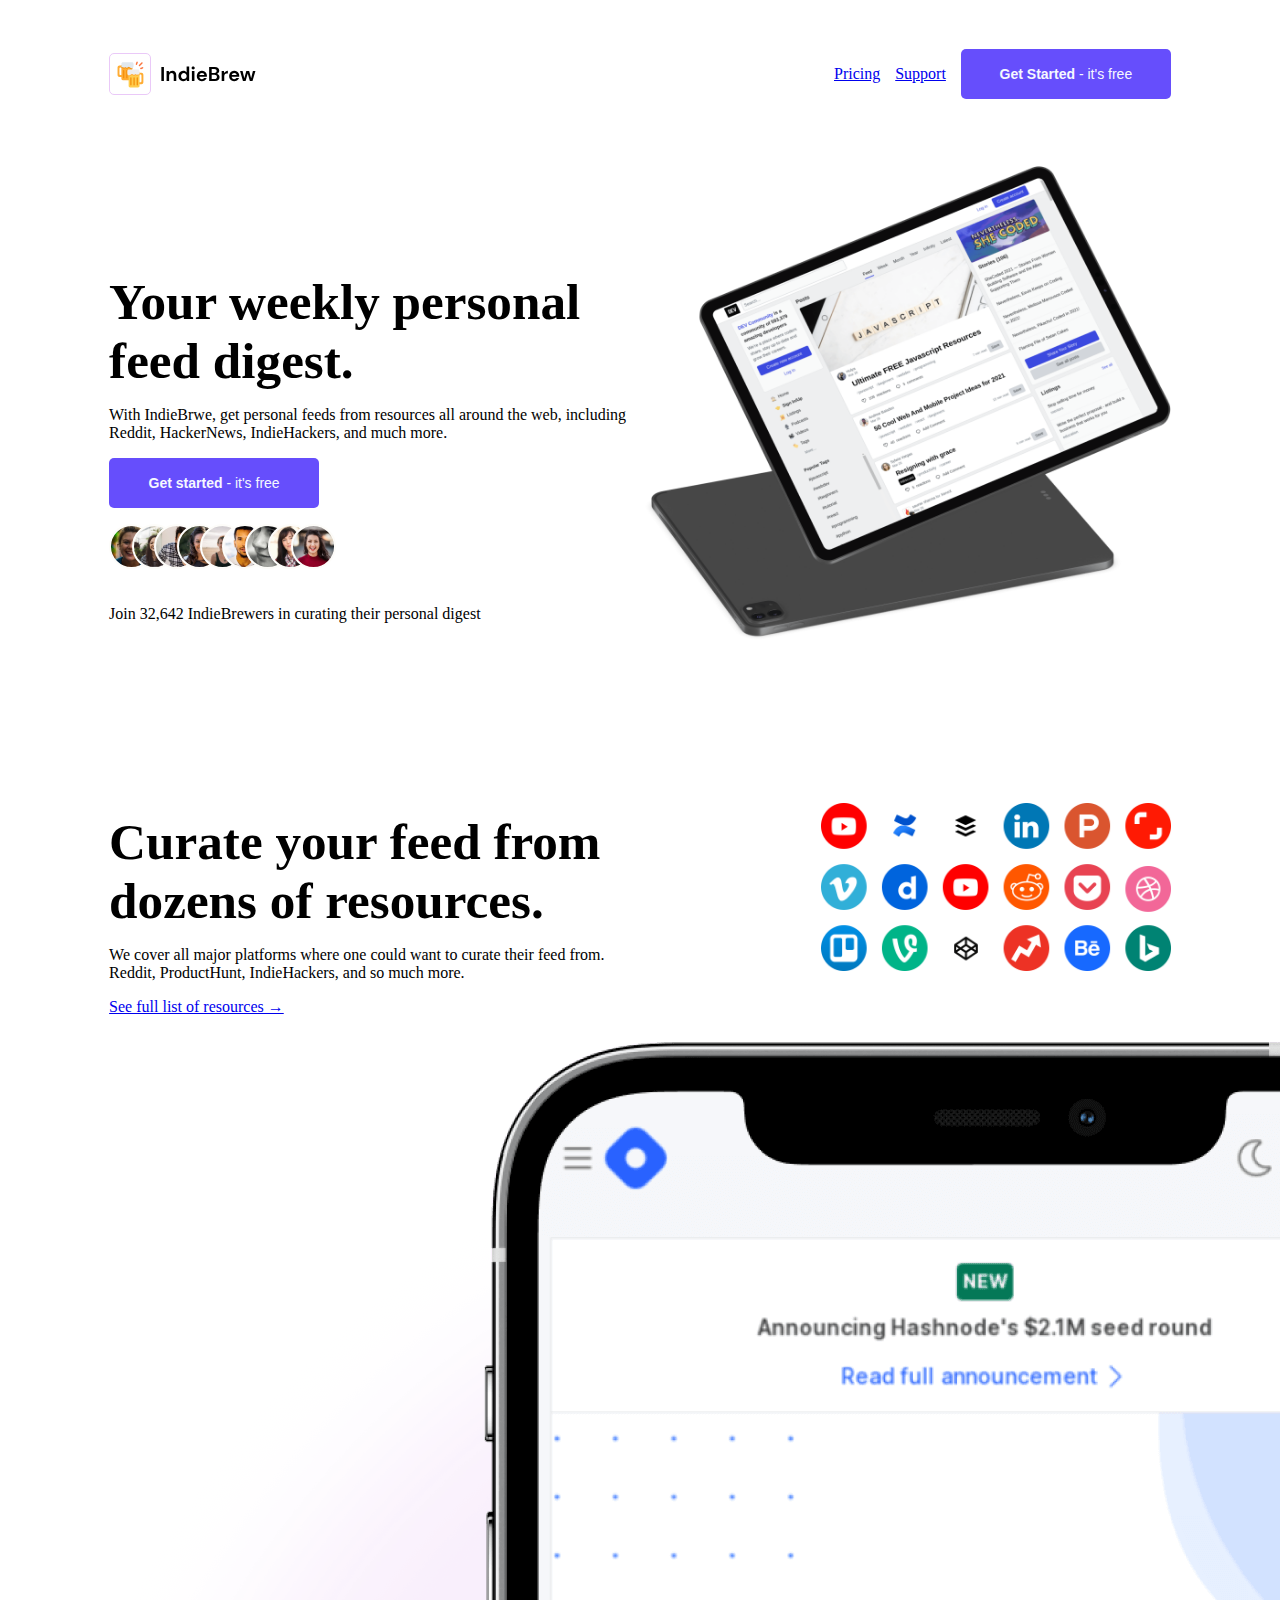
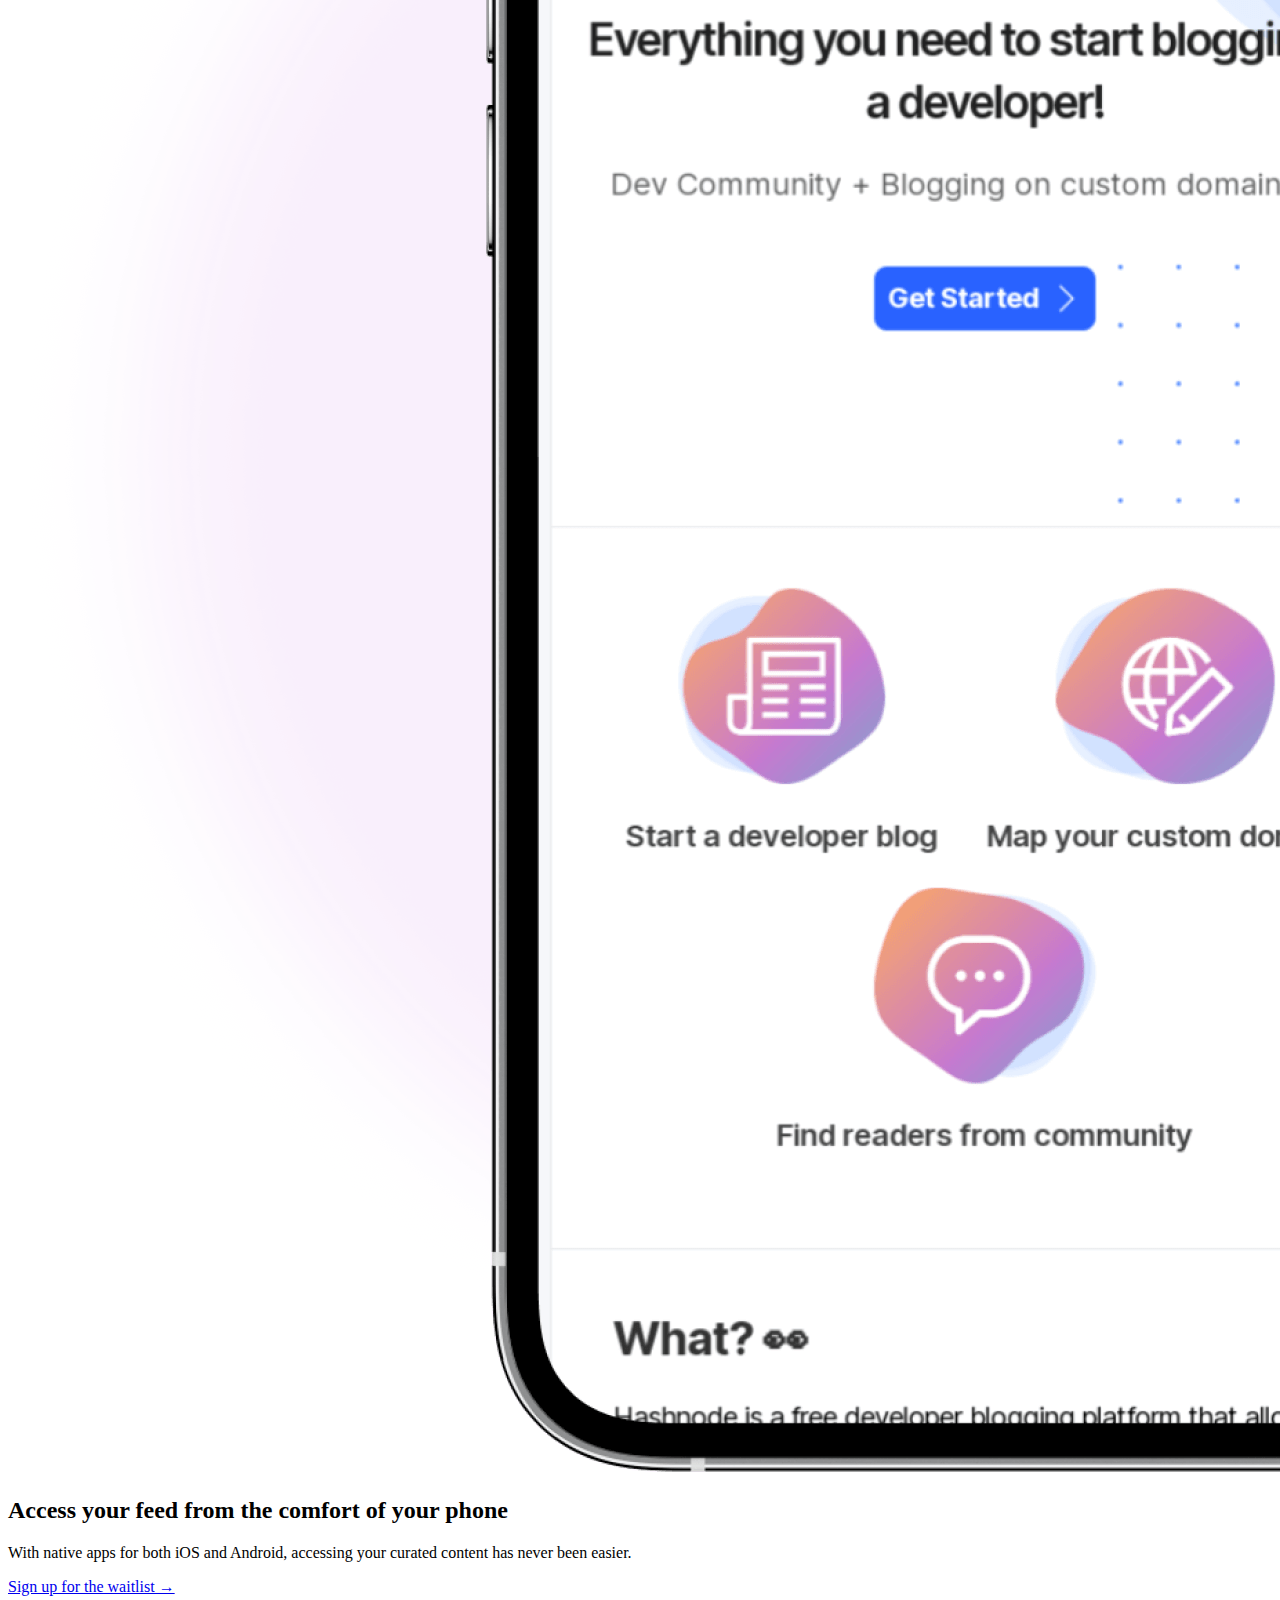
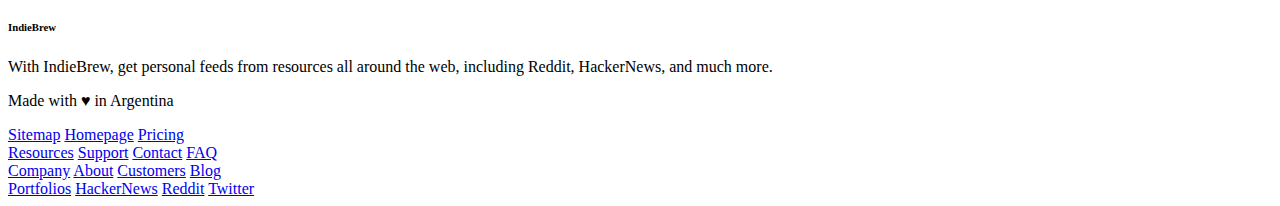
==== index.html @ a69d01e0 "html structure" ====
<!DOCTYPE html>
<html lang="en">
<head>
    <meta charset="UTF-8">
    <meta http-equiv="X-UA-Compatible" content="IE=edge">
    <meta name="viewport" content="width=device-width, initial-scale=1.0">
    <link rel="stylesheet" href="style.css">
    <title>IndieBrew</title>
</head>

<body>
<!-- header section -->
    <header>
        <img src="Assets/Logo.svg" alt="logo">
        <nav>    
            <ul>
                <li><a href="#">Pricing</a></li>
                <li><a href="#">Support</a></li>
                <li><button><strong>Get Started</strong> - it's free</button></li>
            </ul>
        </nav>
    </header>
<!-- hero section -->
    <section class="hero-section">
        <div class="hero-text">
            <h1>Your weekly personal feed digest.</h1>
            <p>With IndieBrwe, get personal feeds from resources all around the web, including Reddit, HackerNews, IndieHackers, and much more.</p>
            <button><strong>Get started</strong> - it's free</button>
            <p><img src="Assets/User Avatars.svg" alt="user avatars"></p>
            <p>Join 32,642 IndieBrewers in curating their personal digest</p>
        </div>
        <div class="hero-image">
            <img src="Assets/Feed Mockup.png" alt="feed example">
        </div>
    </section>
<!-- resource section -->
    <section class="resource-section">
        <div class="resource-text">
            <h2>Curate your feed from dozens of resources.</h2>
            <p>We cover all major platforms where one could want to curate their feed from. Reddit, ProductHunt, IndieHackers, and so much more.</p>
            <a href="#">See full list of resources &#8594</a>
        </div>
        <div class="resource-image">
            <img src="Assets/Social Media Icons.png" alt="social-media-icons">
        </div>
        
    </section>
<!-- phone section -->
    <section class="phone-section">
        <div>
            <img src="Assets/Phone Mockup.png" alt="phone">
        </div>
        <div>
            <h2>Access your feed from the comfort of your phone</h2>
            <p>With native apps for both iOS and Android, accessing your curated content has never been easier.</p>
            <a href="#">Sign up for the waitlist &#8594</a>
        </div>
    </section>

        <footer>
            <div>
                <h6>IndieBrew</h6>
                <p>With IndieBrew, get personal feeds from resources all around the web, including Reddit, HackerNews, and much more.</p>
                <p>Made with &#9829 in Argentina</p>
            </div>

            <div class="footer-section">
                
                <div class="sitemap footer">
                  <a href="#" class="footer-header">Sitemap</a>
                  <a href="#">Homepage</a>
                  <a href="#">Pricing</a>
                </div>
                <div class="resources footer">
                  <a href="#" class="footer-header">Resources</a>
                  <a href="#">Support</a>
                  <a href="#">Contact</a>
                  <a href="#">FAQ</a>
                </div>
        
                <div class="company footer">
                  <a href="#" class="footer-header">Company</a>
                  <a href="#">About</a>
                  <a href="#">Customers</a>
                  <a href="#">Blog</a>
                </div>
                <div class="portfolios footer">
                  <a href="#" class="footer-header">Portfolios</a>
                  <a href="#">HackerNews</a>
                  <a href="#">Reddit</a>
                  <a href="#">Twitter</a>
                </div>
            
            </div>
        </footer>
</body>
</html>
---- style.css ----
/* header section */

header {
    padding: 2% 8%;
    display: flex;
    justify-content: space-between;
}

nav ul {
    display: flex;
    align-items: center;
    list-style: none;
}

nav ul li {
    margin-left: 15px;
}

button {
    font-size: 14px;
    border: 0;
    border-radius: 5px;
    transition: .25s;
    cursor: pointer;
    width: 210px;
    height: 50px;
    background-color: #664efc;
    color: #f5f8ff;
}

/* header section ends */

/* hero section */

.hero-section {
    padding: 2% 8%;
    display: flex;
}

.hero-text {
    margin-top: 8vh;
    width: 50%;
    display: flex;
    flex-direction: column;
}

.hero-text h1 {
    font-size: 4vmax;
    margin-bottom: 0;
}

.hero-image {
    width: 50%;
}

.hero-image img {
    width: 100%;
}

/* hero section ends*/

/* resource section */
.resource-section {
    padding: 2% 8%;
    display: flex;
}

.resource-text {
    margin-top: 8vh;
    width: 50%;
    display: flex;
    flex-direction: column;
}

.resource-text h2 {
    font-size: 4vmax;
    margin-bottom: 0;
}

.resource-image {
    width: 35%;
    margin-left: 20%;
    padding-top: 10%;
}

.resource-image img {
    width: 100%;
    justify-content: center;
}
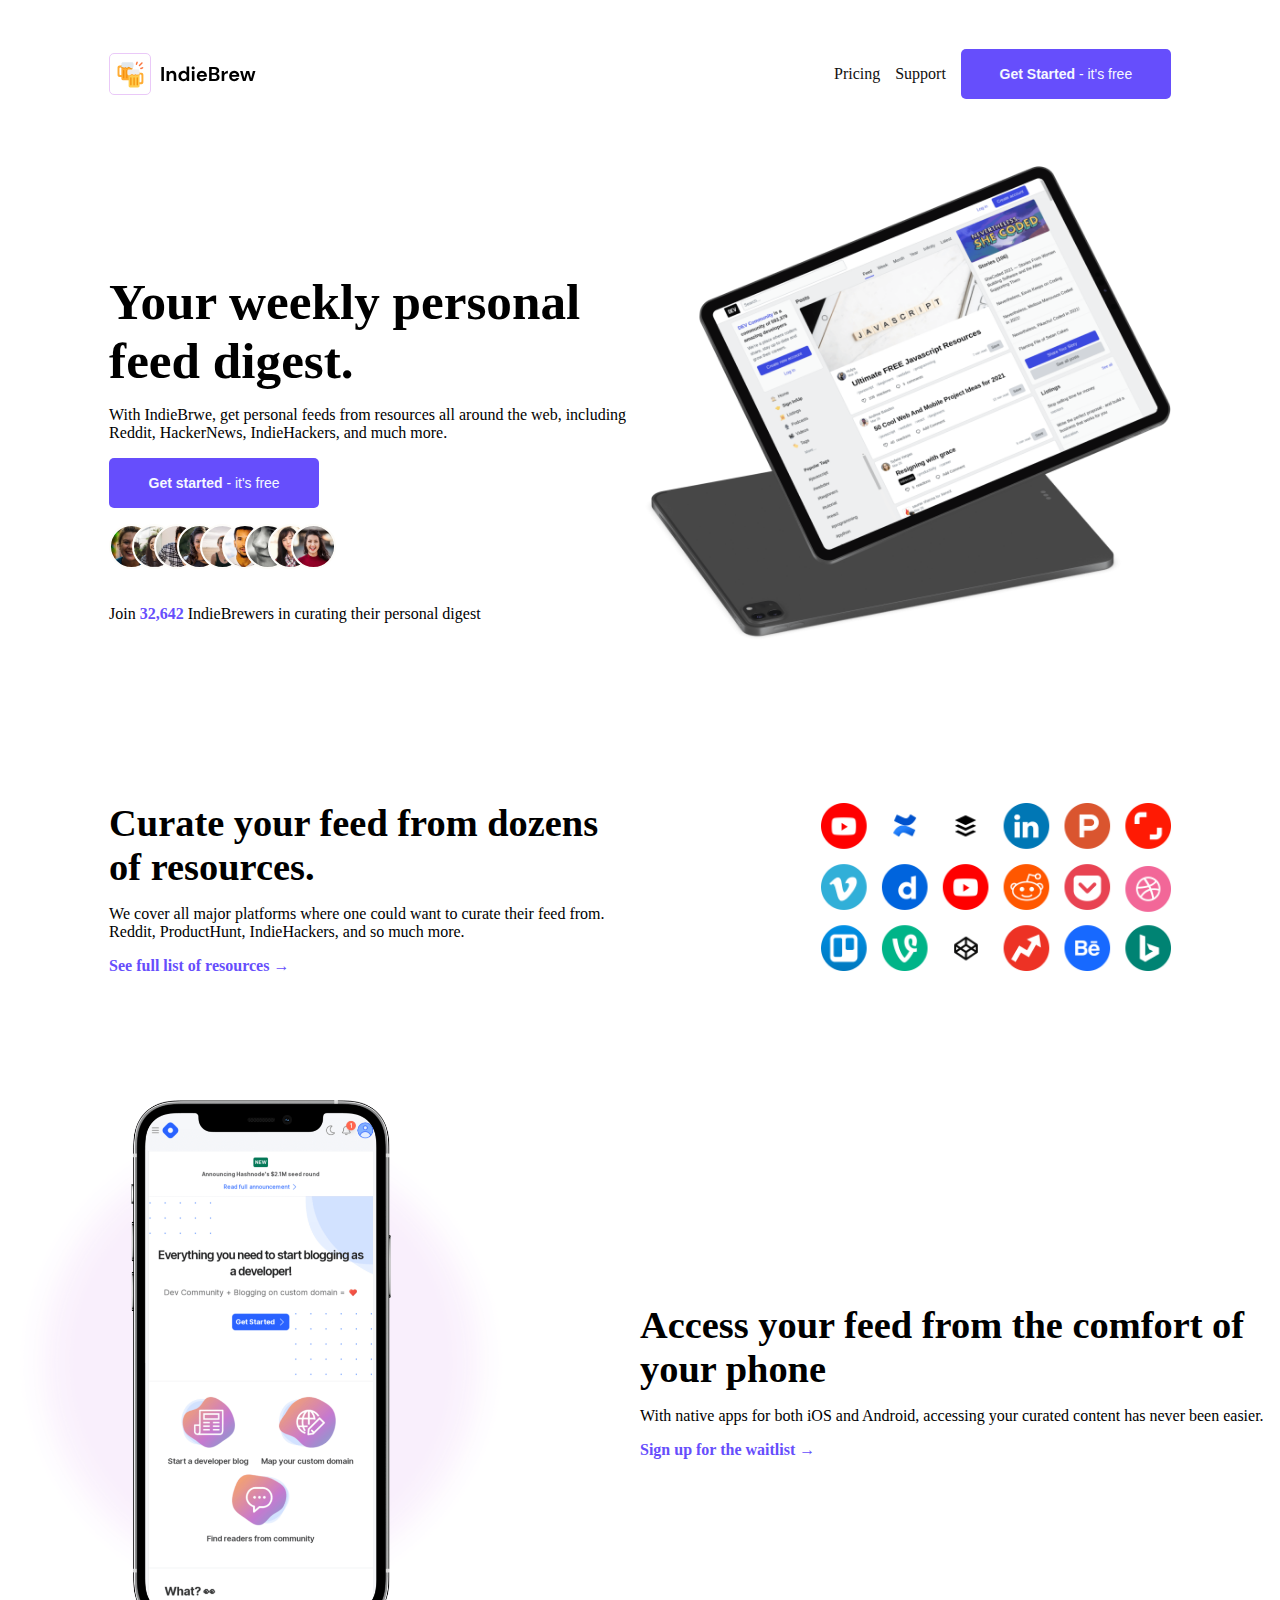
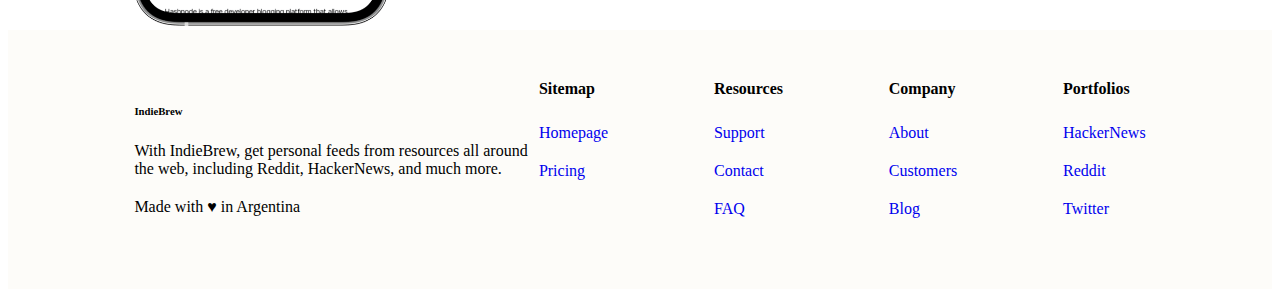
==== commit bd217043: "css improved" ====
--- a/index.html
+++ b/index.html
@@ -27,7 +27,7 @@
             <p>With IndieBrwe, get personal feeds from resources all around the web, including Reddit, HackerNews, IndieHackers, and much more.</p>
             <button><strong>Get started</strong> - it's free</button>
             <p><img src="Assets/User Avatars.svg" alt="user avatars"></p>
-            <p>Join 32,642 IndieBrewers in curating their personal digest</p>
+            <p>Join <span>32,642</span> IndieBrewers in curating their personal digest</p>
         </div>
         <div class="hero-image">
             <img src="Assets/Feed Mockup.png" alt="feed example">
@@ -47,10 +47,10 @@
     </section>
 <!-- phone section -->
     <section class="phone-section">
-        <div>
+        <div class="phone-mockup">
             <img src="Assets/Phone Mockup.png" alt="phone">
         </div>
-        <div>
+        <div class="phone-text">
             <h2>Access your feed from the comfort of your phone</h2>
             <p>With native apps for both iOS and Android, accessing your curated content has never been easier.</p>
             <a href="#">Sign up for the waitlist &#8594</a>
@@ -58,7 +58,7 @@
     </section>
 
         <footer>
-            <div>
+            <div class="description footer-links">
                 <h6>IndieBrew</h6>
                 <p>With IndieBrew, get personal feeds from resources all around the web, including Reddit, HackerNews, and much more.</p>
                 <p>Made with &#9829 in Argentina</p>
@@ -66,25 +66,25 @@
 
             <div class="footer-section">
                 
-                <div class="sitemap footer">
+                <div class="sitemap footer-links">
                   <a href="#" class="footer-header">Sitemap</a>
                   <a href="#">Homepage</a>
                   <a href="#">Pricing</a>
                 </div>
-                <div class="resources footer">
+                <div class="resources footer-links">
                   <a href="#" class="footer-header">Resources</a>
                   <a href="#">Support</a>
                   <a href="#">Contact</a>
                   <a href="#">FAQ</a>
                 </div>
         
-                <div class="company footer">
+                <div class="company footer-links">
                   <a href="#" class="footer-header">Company</a>
                   <a href="#">About</a>
                   <a href="#">Customers</a>
                   <a href="#">Blog</a>
                 </div>
-                <div class="portfolios footer">
+                <div class="portfolios footer-links">
                   <a href="#" class="footer-header">Portfolios</a>
                   <a href="#">HackerNews</a>
                   <a href="#">Reddit</a>
--- a/style.css
+++ b/style.css
@@ -15,6 +15,11 @@
 
 nav ul li {
     margin-left: 15px;
+}
+
+nav ul li a {
+    text-decoration: none;
+    color: #111010;
 }
 
 button {
@@ -50,6 +55,11 @@
     margin-bottom: 0;
 }
 
+.hero-text span {
+    color: #664efc;
+    font-weight: bold;
+}
+
 .hero-image {
     width: 50%;
 }
@@ -74,8 +84,14 @@
 }
 
 .resource-text h2 {
-    font-size: 4vmax;
+    font-size: 3vmax;
     margin-bottom: 0;
+}
+
+.resource-text a {
+    text-decoration: none;
+    font-weight: bold;
+    color: #664efc;
 }
 
 .resource-image {
@@ -89,3 +105,87 @@
     justify-content: center;
 }
 
+/* resource section ends */
+
+/* phone section */
+.phone-section {
+    margin-top: 100px;
+    justify-content: space-between;
+    display: flex;
+}
+
+.phone-mockup {
+    width: 50%;
+}
+
+.phone-mockup img {
+    width: 80%;
+}
+
+.phone-text {
+    margin: auto;
+    width: 50%;
+}
+
+.phone-text h2 {
+    font-size: 3vmax;
+    margin-bottom: 0;
+}
+
+.phone-text a {
+    text-decoration: none;
+    font-weight: bold;
+    color: #664efc;
+}
+
+/* phone section ends */
+
+/* footer */
+footer {
+    padding: 4% 10%;
+    display: flex;
+    justify-content: space-between;
+    background-color: #fdfcf9;
+}
+
+footer p, footer a {
+    margin-bottom: 20px;
+  }
+
+footer a {
+  text-decoration: none;
+}
+footer p {
+  margin-top: 0;
+}
+
+.description {
+    width: 400px;
+  }
+
+.footer-links {
+    display: flex;
+    flex-direction: column;
+  }
+
+.footer-header {
+  font-weight: bold;
+  opacity: 1;
+  margin-bottom: 26px;
+  color: #000000;
+}
+
+.footer-section {
+    display: flex;
+    justify-content: space-between;
+    width: 60%;
+  }
+
+.footer-description {
+    margin-bottom: auto;
+    text-align: left;
+}
+
+.footer-section {
+
+}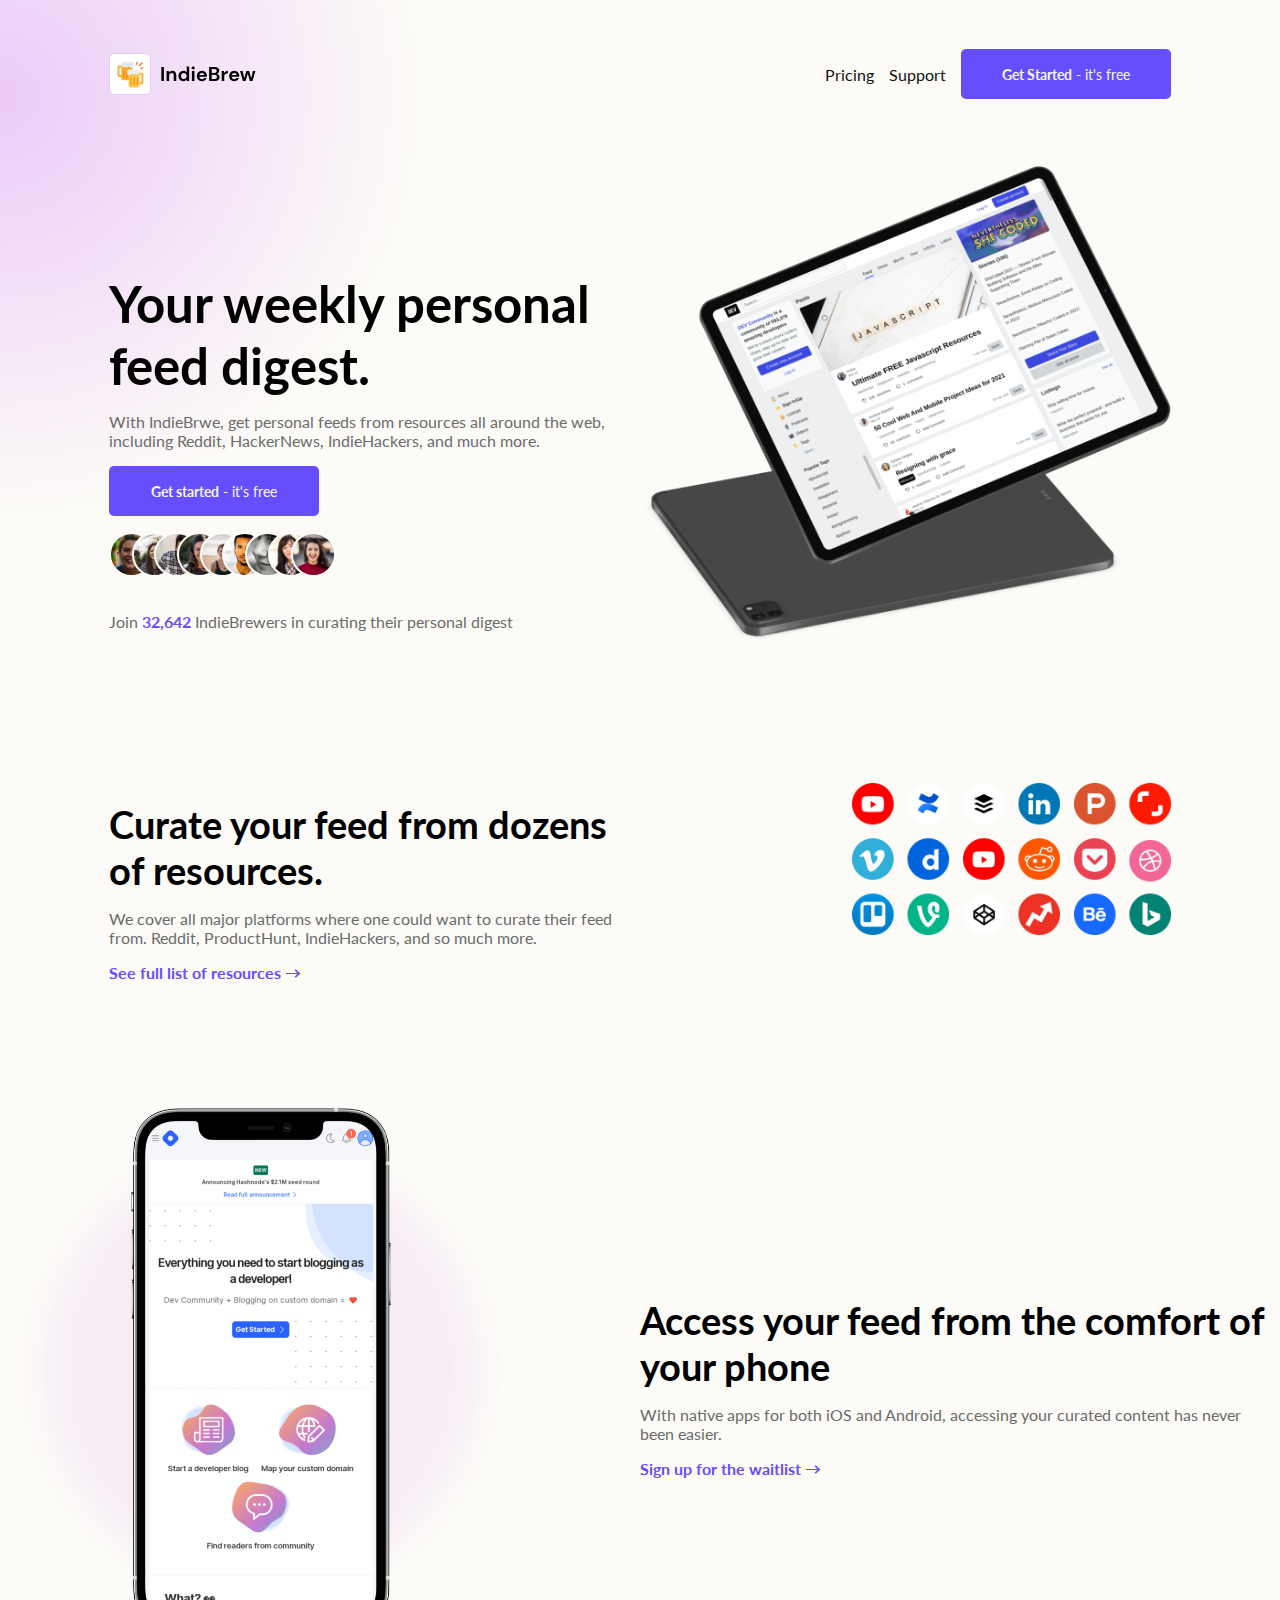
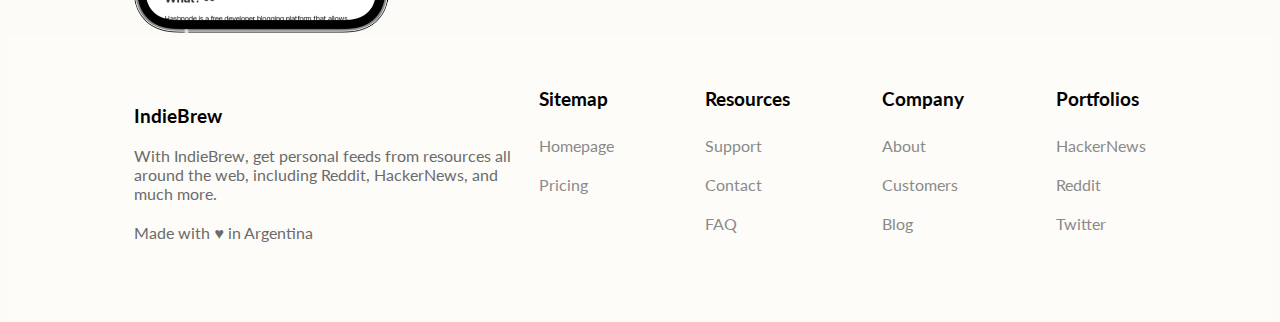
==== commit df2c0ce9: "landing page improved" ====
--- a/index.html
+++ b/index.html
@@ -59,7 +59,7 @@
 
         <footer>
             <div class="description footer-links">
-                <h6>IndieBrew</h6>
+                <h3>IndieBrew</h3>
                 <p>With IndieBrew, get personal feeds from resources all around the web, including Reddit, HackerNews, and much more.</p>
                 <p>Made with &#9829 in Argentina</p>
             </div>
@@ -67,25 +67,25 @@
             <div class="footer-section">
                 
                 <div class="sitemap footer-links">
-                  <a href="#" class="footer-header">Sitemap</a>
+                  <p class="footer-header">Sitemap</p>
                   <a href="#">Homepage</a>
                   <a href="#">Pricing</a>
                 </div>
                 <div class="resources footer-links">
-                  <a href="#" class="footer-header">Resources</a>
+                  <p class="footer-header">Resources</p>
                   <a href="#">Support</a>
                   <a href="#">Contact</a>
                   <a href="#">FAQ</a>
                 </div>
         
                 <div class="company footer-links">
-                  <a href="#" class="footer-header">Company</a>
+                  <p class="footer-header">Company</p>
                   <a href="#">About</a>
                   <a href="#">Customers</a>
                   <a href="#">Blog</a>
                 </div>
                 <div class="portfolios footer-links">
-                  <a href="#" class="footer-header">Portfolios</a>
+                  <p class="footer-header">Portfolios</p>
                   <a href="#">HackerNews</a>
                   <a href="#">Reddit</a>
                   <a href="#">Twitter</a>
--- a/style.css
+++ b/style.css
@@ -1,3 +1,18 @@
+@import url('https://fonts.googleapis.com/css2?family=Lato:wght@300;400&display=swap');
+
+/* global */
+* {
+    font-family: 'Lato', sans-serif;
+}
+
+body {
+    background: radial-gradient(circle at 0% 5%, #ebcaf7 0%, #fcfbf7 19%);
+}
+
+p {
+    color: #6b6b6b;
+}
+/* global ends */
 
 /* header section */
 
@@ -20,6 +35,15 @@
 nav ul li a {
     text-decoration: none;
     color: #111010;
+}
+
+a {
+    transition: .5s;
+}
+
+a:hover {
+    transition: .5s;
+    opacity: 0.7;
 }
 
 button {
@@ -95,9 +119,9 @@
 }
 
 .resource-image {
-    width: 35%;
+    width: 30%;
     margin-left: 20%;
-    padding-top: 10%;
+    padding-top: 8%;
 }
 
 .resource-image img {
@@ -150,11 +174,14 @@
 
 footer p, footer a {
     margin-bottom: 20px;
-  }
+}
+
 
 footer a {
   text-decoration: none;
-}
+  color: #8b8a8a;
+}
+
 footer p {
   margin-top: 0;
 }
@@ -170,6 +197,7 @@
 
 .footer-header {
   font-weight: bold;
+  font-size: larger;
   opacity: 1;
   margin-bottom: 26px;
   color: #000000;
@@ -186,6 +214,4 @@
     text-align: left;
 }
 
-.footer-section {
-
-}+/* footer ends */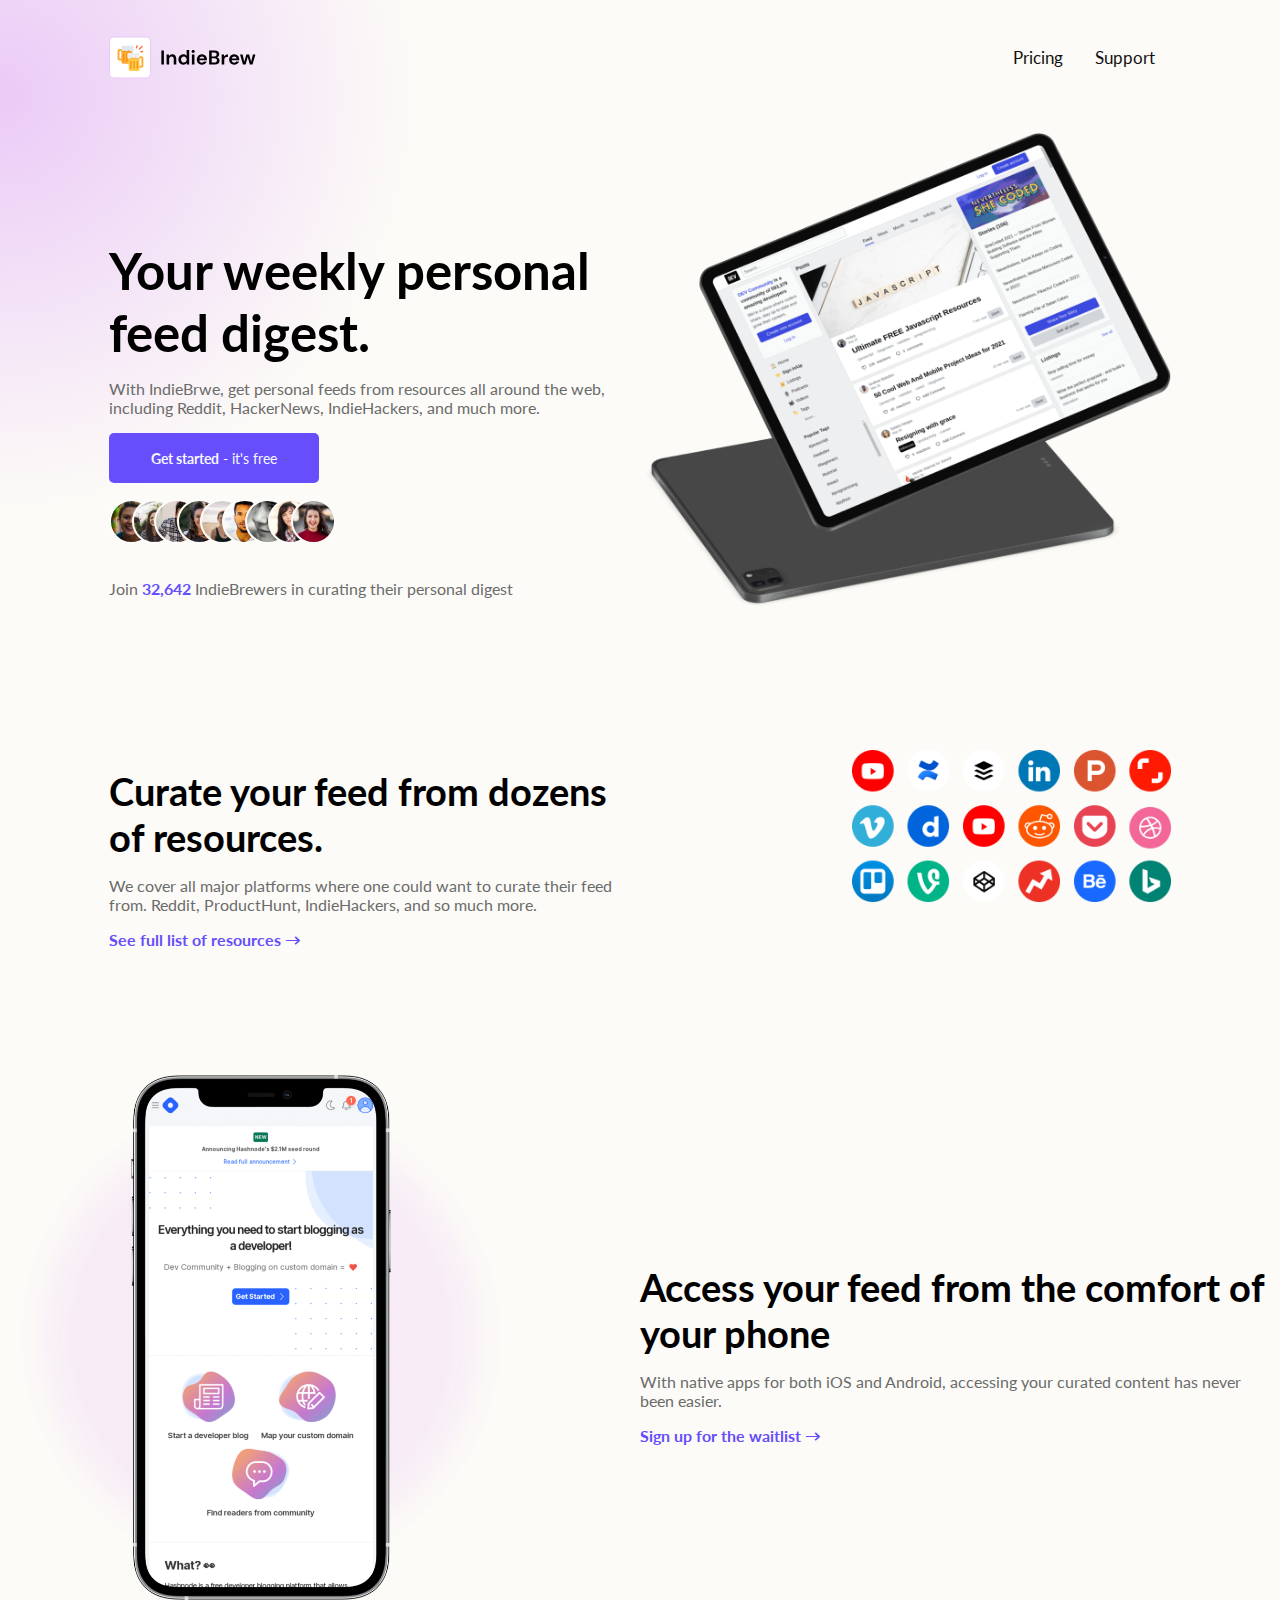
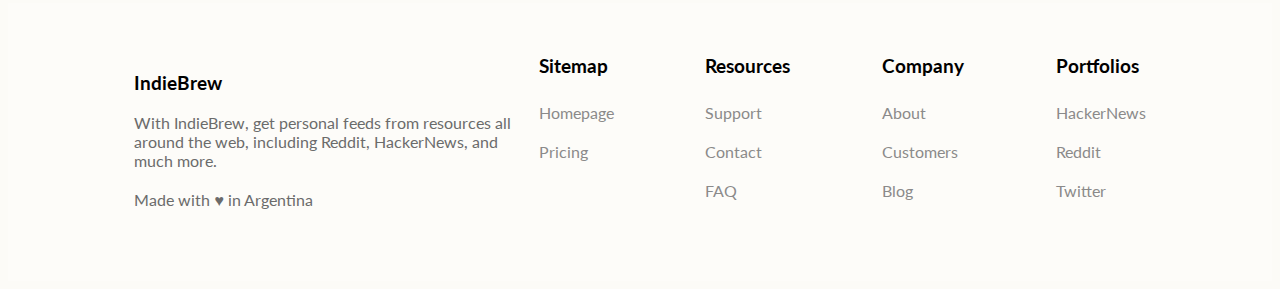
==== commit 89dcb87d: "responsive and minor modifications" ====
--- a/index.html
+++ b/index.html
@@ -3,29 +3,35 @@
 <head>
     <meta charset="UTF-8">
     <meta http-equiv="X-UA-Compatible" content="IE=edge">
-    <meta name="viewport" content="width=device-width, initial-scale=1.0">
-    <link rel="stylesheet" href="style.css">
+    <meta name="viewport" content="width=device-width,initial-scale=1,maximum-scale=1,user-scalable=no">
+    <meta http-equiv="X-UA-Compatible" content="IE=edge,chrome=1">
+    <meta name="HandheldFriendly" content="true">    
     <title>IndieBrew</title>
+    <link rel="stylesheet" href="index.css">
+    <!-- Load an icon library to show a hamburger menu (bars) on small screens -->
+    <link rel="stylesheet" href="https://cdnjs.cloudflare.com/ajax/libs/font-awesome/4.7.0/css/font-awesome.min.css">
 </head>
 
 <body>
-<!-- header section -->
+    <!-- header section -->
     <header>
-        <img src="Assets/Logo.svg" alt="logo">
-        <nav>    
-            <ul>
-                <li><a href="#">Pricing</a></li>
-                <li><a href="#">Support</a></li>
-                <li><button><strong>Get Started</strong> - it's free</button></li>
-            </ul>
-        </nav>
+        <img src="Assets/Logo.svg" alt="logo">    
+               
+        <div class="topnav" id="myTopnav">
+          <a href="#pricing" class="active">Pricing</a>
+          <a href="#support">Support</a>
+          <a href="javascript:void(0);" class="icon" onclick="displayMenu()">
+            <i class="fa fa-bars"></i>
+          </a>
+        </div> 
     </header>
-<!-- hero section -->
+    
+    <!-- hero section -->
     <section class="hero-section">
         <div class="hero-text">
             <h1>Your weekly personal feed digest.</h1>
             <p>With IndieBrwe, get personal feeds from resources all around the web, including Reddit, HackerNews, IndieHackers, and much more.</p>
-            <button><strong>Get started</strong> - it's free</button>
+            <button type="button" onclick="location.href='sign-up.html'"><strong>Get started</strong> - it's free</button>
             <p><img src="Assets/User Avatars.svg" alt="user avatars"></p>
             <p>Join <span>32,642</span> IndieBrewers in curating their personal digest</p>
         </div>
@@ -33,7 +39,8 @@
             <img src="Assets/Feed Mockup.png" alt="feed example">
         </div>
     </section>
-<!-- resource section -->
+    
+    <!-- resource section -->
     <section class="resource-section">
         <div class="resource-text">
             <h2>Curate your feed from dozens of resources.</h2>
@@ -45,7 +52,8 @@
         </div>
         
     </section>
-<!-- phone section -->
+    
+    <!-- phone section -->
     <section class="phone-section">
         <div class="phone-mockup">
             <img src="Assets/Phone Mockup.png" alt="phone">
@@ -57,41 +65,42 @@
         </div>
     </section>
 
-        <footer>
-            <div class="description footer-links">
-                <h3>IndieBrew</h3>
-                <p>With IndieBrew, get personal feeds from resources all around the web, including Reddit, HackerNews, and much more.</p>
-                <p>Made with &#9829 in Argentina</p>
+    <footer>
+        <div class="description footer-links">
+            <h3>IndieBrew</h3>
+            <p>With IndieBrew, get personal feeds from resources all around the web, including Reddit, HackerNews, and much more.</p>
+            <p>Made with &#9829 in Argentina</p>
+        </div>
+        <div class="footer-section">
+            
+            <div class="sitemap footer-links">
+              <p class="footer-header">Sitemap</p>
+              <a href="#">Homepage</a>
+              <a href="#">Pricing</a>
             </div>
+            <div class="resources footer-links">
+              <p class="footer-header">Resources</p>
+              <a href="#">Support</a>
+              <a href="#">Contact</a>
+              <a href="#">FAQ</a>
+            </div>
+    
+            <div class="company footer-links">
+              <p class="footer-header">Company</p>
+              <a href="#">About</a>
+              <a href="#">Customers</a>
+              <a href="#">Blog</a>
+            </div>
+            <div class="portfolios footer-links">
+              <p class="footer-header">Portfolios</p>
+              <a href="#">HackerNews</a>
+              <a href="#">Reddit</a>
+              <a href="#">Twitter</a>
+            </div>
+        
+        </div>
+    </footer>
 
-            <div class="footer-section">
-                
-                <div class="sitemap footer-links">
-                  <p class="footer-header">Sitemap</p>
-                  <a href="#">Homepage</a>
-                  <a href="#">Pricing</a>
-                </div>
-                <div class="resources footer-links">
-                  <p class="footer-header">Resources</p>
-                  <a href="#">Support</a>
-                  <a href="#">Contact</a>
-                  <a href="#">FAQ</a>
-                </div>
-        
-                <div class="company footer-links">
-                  <p class="footer-header">Company</p>
-                  <a href="#">About</a>
-                  <a href="#">Customers</a>
-                  <a href="#">Blog</a>
-                </div>
-                <div class="portfolios footer-links">
-                  <p class="footer-header">Portfolios</p>
-                  <a href="#">HackerNews</a>
-                  <a href="#">Reddit</a>
-                  <a href="#">Twitter</a>
-                </div>
-            
-            </div>
-        </footer>
+    <script src="functions.js"></script>
 </body>
 </html>--- a/index.css
+++ b/index.css
@@ -0,0 +1,255 @@
+@import url('https://fonts.googleapis.com/css2?family=Lato:wght@300;400&display=swap');
+
+/* global */
+* {
+    font-family: 'Lato', sans-serif;
+    box-sizing: border-box;
+}
+
+body {
+    background: radial-gradient(circle at 0% 5%, #ebcaf7 0%, #fcfbf7 19%);
+}
+
+p {
+    color: #6b6b6b;
+}
+/* global ends */
+
+/* header section */
+
+header {
+    padding: 2% 8%;
+    display: flex;
+    justify-content: space-between;
+}
+
+.topnav {
+    overflow: hidden;
+}
+
+.topnav a {
+    float: left;
+    display: block;
+    color: #f2f2f2;
+    text-align: center;
+    padding: 14px 16px;
+    font-size: 17px;
+    text-decoration: none;
+    color: #111010;
+}
+
+a:hover {
+    transition: .5s;
+    opacity: 0.9;
+    background-color: #664efc;
+    color: #f2f2f2;
+}
+
+.topnav .icon {
+    display: none;
+}
+
+button {
+    font-size: 14px;
+    border: 0;
+    border-radius: 5px;
+    transition: .25s;
+    cursor: pointer;
+    width: 210px;
+    height: 50px;
+    background-color: #664efc;
+    color: #f5f8ff;
+}
+
+button:hover {
+    background-color: transparent;
+    color: #4d13d1;
+    border: 1px solid #4d13d1;
+    transition: .5s;
+    opacity: 1 !important;
+}
+
+/* header section ends */
+
+/* hero section */
+
+.hero-section {
+    padding: 2% 8%;
+    display: flex;
+}
+
+.hero-text {
+    margin-top: 8vh;
+    width: 50%;
+    display: flex;
+    flex-direction: column;
+}
+
+.hero-text h1 {
+    font-size: 4vmax;
+    margin-bottom: 0;
+}
+
+.hero-text span {
+    color: #664efc;
+    font-weight: bold;
+}
+
+.hero-image {
+    width: 50%;
+}
+
+.hero-image img {
+    width: 100%;
+}
+
+/* hero section ends*/
+
+/* resource section */
+.resource-section {
+    padding: 2% 8%;
+    display: flex;
+}
+
+.resource-text {
+    margin-top: 8vh;
+    width: 50%;
+    display: flex;
+    flex-direction: column;
+}
+
+.resource-text h2 {
+    font-size: 3vmax;
+    margin-bottom: 0;
+}
+
+.resource-text a {
+    text-decoration: none;
+    font-weight: bold;
+    color: #664efc;
+}
+
+.resource-image {
+    width: 30%;
+    margin-left: 20%;
+    padding-top: 8%;
+}
+
+.resource-image img {
+    width: 100%;
+    justify-content: center;
+}
+
+/* resource section ends */
+
+/* phone section */
+.phone-section {
+    margin-top: 100px;
+    justify-content: space-between;
+    display: flex;
+}
+
+.phone-mockup {
+    width: 50%;
+}
+
+.phone-mockup img {
+    width: 80%;
+}
+
+.phone-text {
+    margin: auto;
+    width: 50%;
+}
+
+.phone-text h2 {
+    font-size: 3vmax;
+    margin-bottom: 0;
+}
+
+.phone-text a {
+    text-decoration: none;
+    font-weight: bold;
+    color: #664efc;
+}
+
+/* phone section ends */
+
+/* footer */
+footer {
+    padding: 4% 10%;
+    display: flex;
+    justify-content: space-between;
+    background-color: #fdfcf9;
+}
+
+footer p, footer a {
+    margin-bottom: 20px;
+}
+
+
+footer a {
+  text-decoration: none;
+  color: #8b8a8a;
+}
+
+footer p {
+  margin-top: 0;
+}
+
+.description {
+    width: 400px;
+  }
+
+.footer-links {
+    display: flex;
+    flex-direction: column;
+  }
+
+.footer-header {
+  font-weight: bold;
+  font-size: larger;
+  opacity: 1;
+  margin-bottom: 26px;
+  color: #000000;
+}
+
+.footer-section {
+    display: flex;
+    justify-content: space-between;
+    width: 60%;
+  }
+
+.footer-description {
+    margin-bottom: auto;
+    text-align: left;
+}
+
+/* footer ends */
+
+/* mobile view */
+
+/* When the screen is less than 600 pixels wide, hide all links, except for the first one ("Home"). 
+Show the link that contains should open and close the topnav (.icon) */
+@media screen and (max-width: 600px) {
+    .topnav a:not(:first-child) {display: none;}
+    .topnav a.icon {
+      float: right;
+      display: block;
+    }
+  }
+
+/* The "responsive" class is added to the topnav with JavaScript when the user clicks on the icon. This class makes the topnav look good on small screens (display the links vertically instead of horizontally) */
+@media screen and (max-width: 600px) {
+    .topnav.responsive {position: relative;}
+    .topnav.responsive a.icon {
+      position: absolute;
+      right: 0;
+      top: 0;
+    }
+    .topnav.responsive a {
+      float: none;
+      display: block;
+      text-align: left;
+    }
+  }